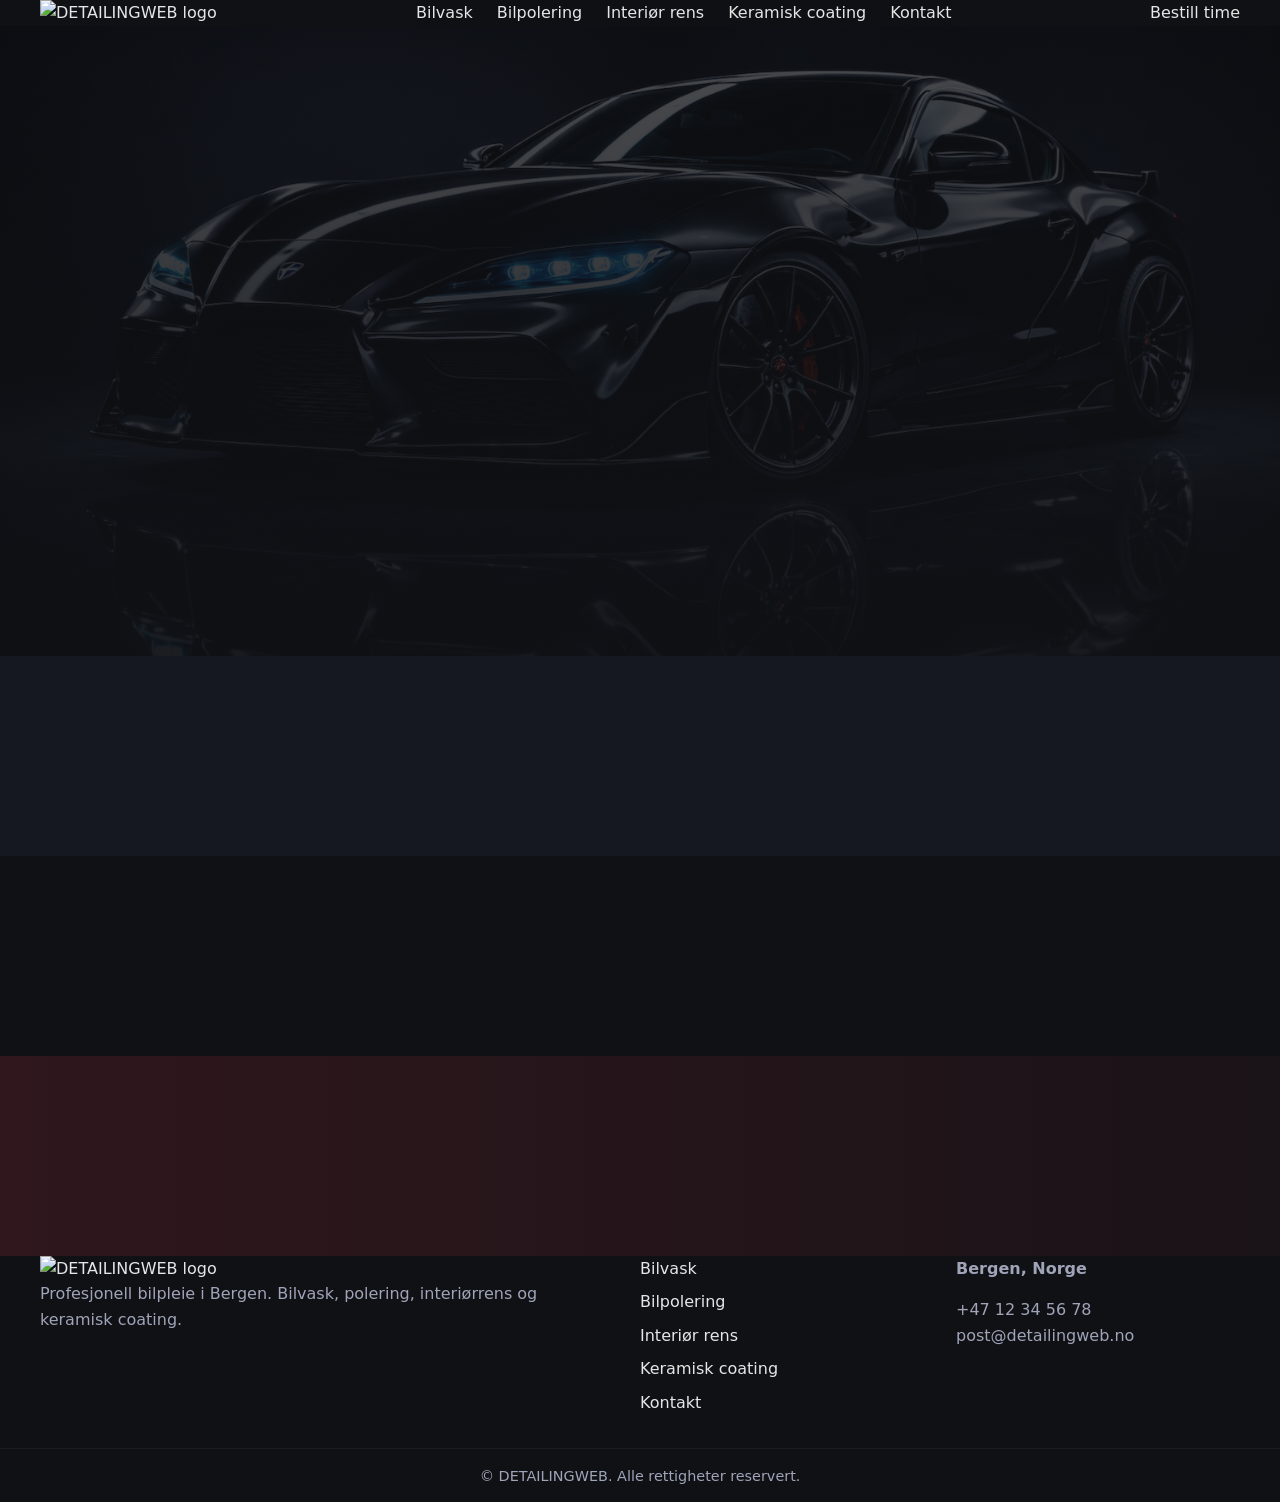
==== index.html @ 444234fb "first commit" ====
<!DOCTYPE html>
<html lang="no">
<head>
  <meta charset="UTF-8">
  <meta name="viewport" content="width=device-width, initial-scale=1.0">

  <title>Bilpleie i Bergen | Polering, Vask, Keramisk Coating</title>
  <meta name="description" content="Profesjonell bilpleie i Bergen. Bilpolering, innvendig rens, keramisk coating og grundig bilvask.">

  <link rel="icon" href="/favicon.ico">
  <link rel="stylesheet" href="/assets/css/main.css">
</head>

<body>

  <!-- Header -->
  <div id="site-header"></div>

  <!-- Hero / Banner -->
  <main>
    <section class="hero">
      <!-- основной оффер -->
    </section>

    <section class="services">
      <!-- ссылки на bilpolering-bergen, bilvask-bergen и т.д. -->
    </section>

    <section class="why-us">
      <!-- преимущества -->
    </section>

    <section class="cta">
      <!-- call to action -->
    </section>
  </main>

  <!-- Footer -->
  <div id="site-footer"></div>

  <script src="/assets/js/main.js" defer></script>
</body>
</html>
---- assets/css/main.css ----
/* =====================
   BASE
   ===================== */
@import url("./base/variables.css");
@import url("./base/reset.css");
@import url("./base/typography.css");

/* =====================
   LAYOUT
   ===================== */
@import url("./layout/layout.css");
@import url("./layout/header.css");
@import url("./layout/footer.css");

/* =====================
   SECTIONS
   ===================== */
@import url("./sections/hero.css");
@import url("./sections/services.css");
@import url("./sections/why-us.css");
@import url("./sections/cta.css");
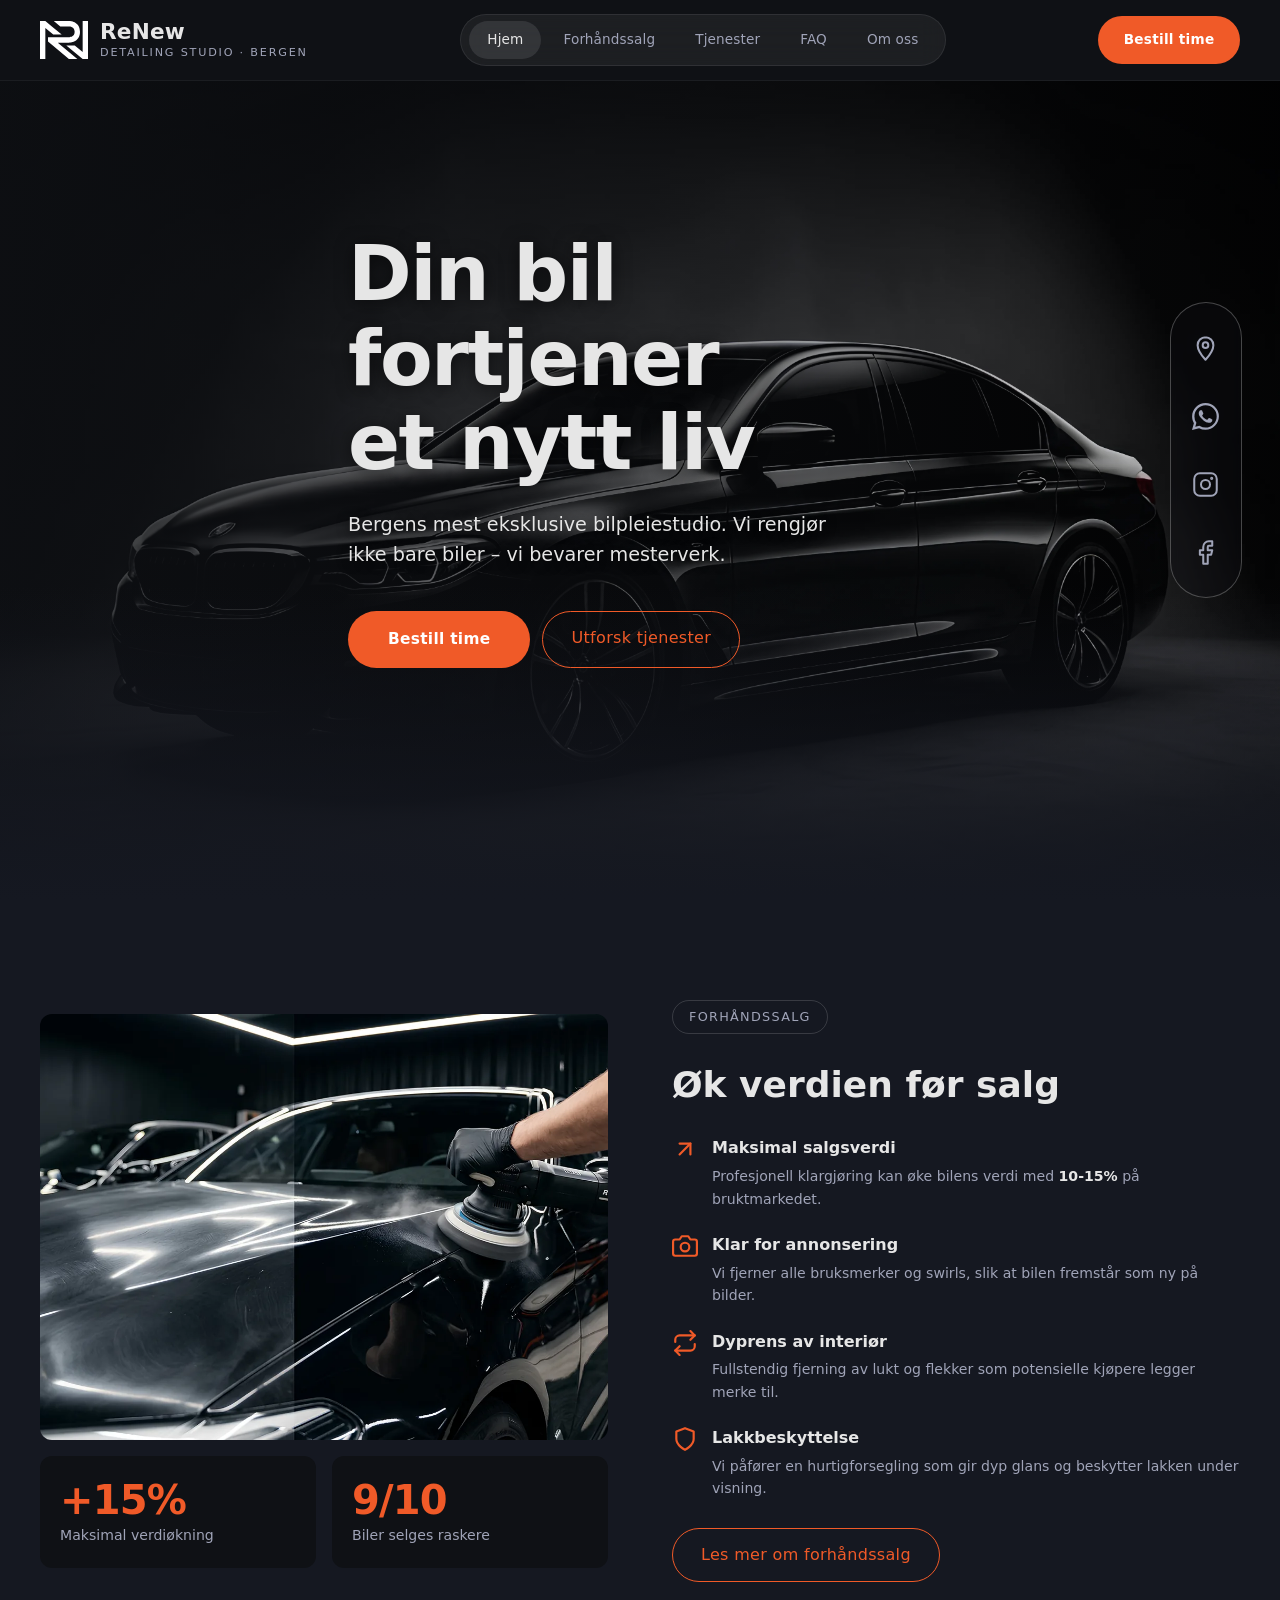
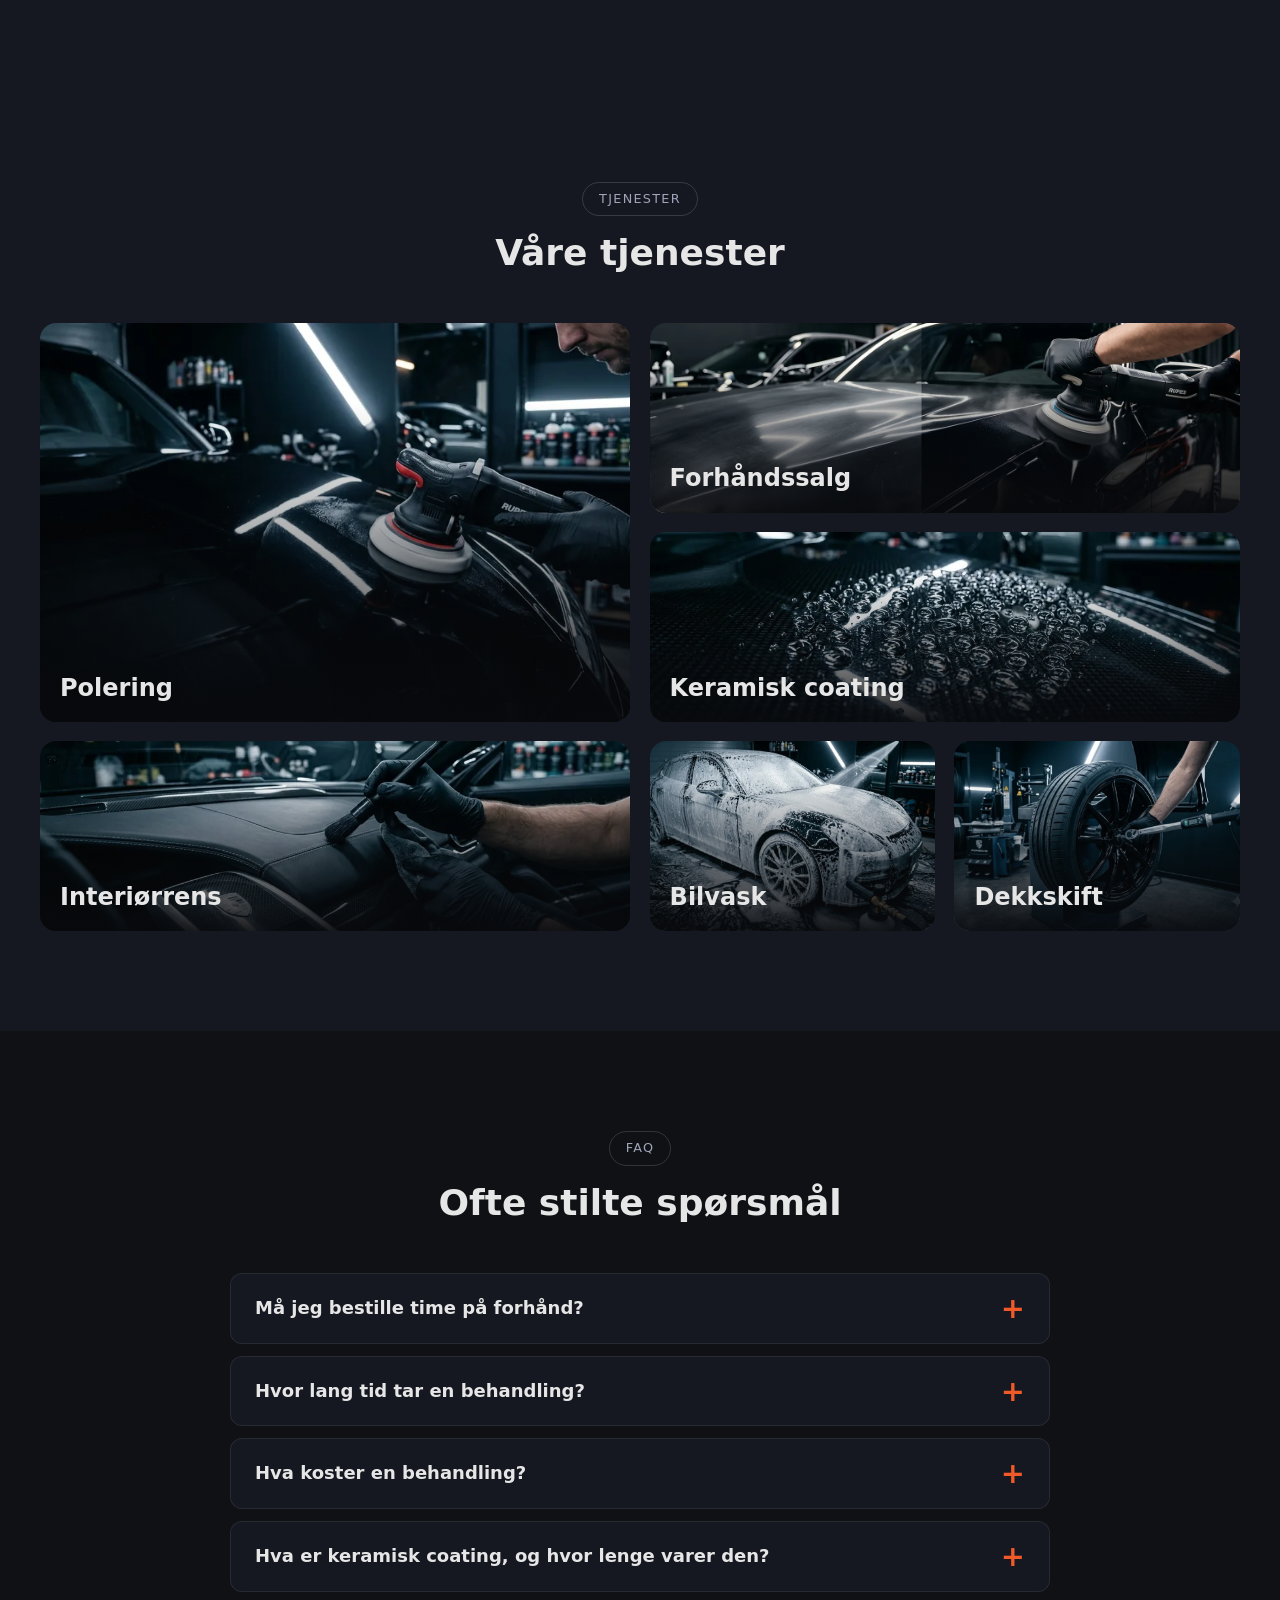
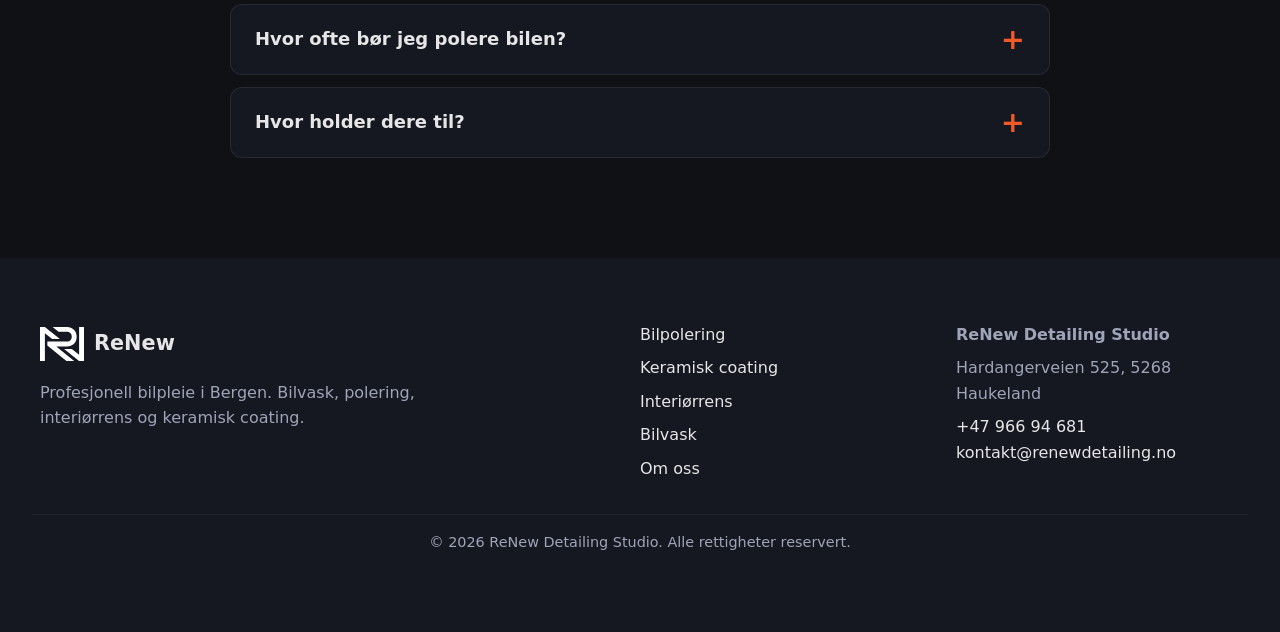
==== commit 08a84643: "Tjenester-galleri, FAQ, Om oss-side, WhatsApp, Dekkskift-bilde og SEO-fikser" ====
--- a/index.html
+++ b/index.html
@@ -7,8 +7,97 @@
   <title>Bilpleie i Bergen | Polering, Vask, Keramisk Coating</title>
   <meta name="description" content="Profesjonell bilpleie i Bergen. Bilpolering, innvendig rens, keramisk coating og grundig bilvask.">
 
+  <!-- Open Graph / social sharing (update domain when live) -->
+  <meta property="og:type" content="website">
+  <meta property="og:locale" content="nb_NO">
+  <meta property="og:site_name" content="ReNew Detailing Studio">
+  <meta property="og:title" content="Bilpleie i Bergen | ReNew Detailing Studio">
+  <meta property="og:description" content="Profesjonell bilpleie i Bergen – polering, keramisk coating, interiørrens og bilvask.">
+  <meta property="og:image" content="/assets/images/hero/hero-bg.webp">
+  <meta name="twitter:card" content="summary_large_image">
+
   <link rel="icon" href="/favicon.ico">
   <link rel="stylesheet" href="/assets/css/main.css">
+
+  <!-- Local business structured data (helps local SEO) -->
+  <script type="application/ld+json">
+  {
+    "@context": "https://schema.org",
+    "@type": "AutoWash",
+    "name": "ReNew Detailing Studio",
+    "description": "Profesjonell bilpleie i Bergen – polering, keramisk coating, interiørrens og bilvask.",
+    "address": {
+      "@type": "PostalAddress",
+      "streetAddress": "Hardangerveien 525",
+      "postalCode": "5268",
+      "addressLocality": "Haukeland",
+      "addressCountry": "NO"
+    },
+    "telephone": "+47 966 94 681",
+    "areaServed": "Bergen",
+    "sameAs": [
+      "https://www.instagram.com/renew_detailing_studio_bergen/"
+    ]
+  }
+  </script>
+
+  <!-- FAQ structured data (mirrors the FAQ section below) -->
+  <script type="application/ld+json">
+  {
+    "@context": "https://schema.org",
+    "@type": "FAQPage",
+    "mainEntity": [
+      {
+        "@type": "Question",
+        "name": "Må jeg bestille time på forhånd?",
+        "acceptedAnswer": {
+          "@type": "Answer",
+          "text": "Ja, vi anbefaler å bestille time på forhånd slik at vi kan sette av nok tid til bilen din. Ta kontakt på telefon eller WhatsApp, så finner vi et tidspunkt som passer."
+        }
+      },
+      {
+        "@type": "Question",
+        "name": "Hvor lang tid tar en behandling?",
+        "acceptedAnswer": {
+          "@type": "Answer",
+          "text": "Det avhenger av tjenesten og bilens tilstand. En enkel bilvask tar under en time, mens polering eller keramisk coating kan ta fra noen timer til en hel dag."
+        }
+      },
+      {
+        "@type": "Question",
+        "name": "Hva koster en behandling?",
+        "acceptedAnswer": {
+          "@type": "Answer",
+          "text": "Prisen avhenger av bilens størrelse, tilstand og hvilken tjeneste du velger. Kontakt oss for et uforpliktende pristilbud."
+        }
+      },
+      {
+        "@type": "Question",
+        "name": "Hva er keramisk coating, og hvor lenge varer den?",
+        "acceptedAnswer": {
+          "@type": "Answer",
+          "text": "Keramisk coating er et beskyttende lag som legges på lakken og gir dyp glans, enklere vask og beskyttelse mot smuss og UV. Avhengig av produkt og vedlikehold varer den fra ett til flere år."
+        }
+      },
+      {
+        "@type": "Question",
+        "name": "Hvor ofte bør jeg polere bilen?",
+        "acceptedAnswer": {
+          "@type": "Answer",
+          "text": "For de fleste biler holder det med polering én til to ganger i året. Har du keramisk coating eller lakkbeskyttelse, trenger du å polere sjeldnere."
+        }
+      },
+      {
+        "@type": "Question",
+        "name": "Hvor holder dere til?",
+        "acceptedAnswer": {
+          "@type": "Answer",
+          "text": "Vi holder til på Hardangerveien 525, 5268 Haukeland, like utenfor Bergen sentrum."
+        }
+      }
+    ]
+  }
+  </script>
 </head>
 
 <body>
@@ -19,19 +108,276 @@
   <!-- Hero / Banner -->
   <main>
     <section class="hero">
-      <!-- основной оффер -->
+
+      <!-- Main content -->
+      <div class="hero-content">
+        <h1>Din bil fortjener<br>et nytt liv</h1>
+        <p>Bergens mest eksklusive bilpleiestudio. Vi rengjør ikke bare biler – vi bevarer mesterverk.</p>
+
+        <div class="hero-buttons">
+          <a href="/kontakt/" class="btn-primary">Bestill time</a>
+          <a href="#tjenester" class="btn-outline">Utforsk tjenester</a>
+        </div>
+      </div>
+
+      <!-- Social sidebar (desktop) -->
+      <div class="hero-social" aria-label="Sosiale medier">
+        <a href="#" aria-label="Finn oss på kart">
+          <svg xmlns="http://www.w3.org/2000/svg" viewBox="0 0 24 24" fill="none" stroke="currentColor" stroke-width="1.8" stroke-linecap="round" stroke-linejoin="round">
+            <path d="M12 2C8.13 2 5 5.13 5 9c0 5.25 7 13 7 13s7-7.75 7-13c0-3.87-3.13-7-7-7z"/>
+            <circle cx="12" cy="9" r="2.5"/>
+          </svg>
+        </a>
+        <a href="tel:+4796694681" aria-label="Ring oss">
+          <svg xmlns="http://www.w3.org/2000/svg" viewBox="0 0 24 24" fill="none" stroke="currentColor" stroke-width="1.8" stroke-linecap="round" stroke-linejoin="round">
+            <path d="M22 16.92v3a2 2 0 01-2.18 2 19.79 19.79 0 01-8.63-3.07A19.5 19.5 0 013.07 9.81 19.79 19.79 0 01.01 1.18 2 2 0 012 0h3a2 2 0 012 1.72c.127.96.361 1.903.7 2.81a2 2 0 01-.45 2.11L6.09 7.91a16 16 0 006 6l1.27-1.27a2 2 0 012.11-.45c.907.339 1.85.573 2.81.7A2 2 0 0122 14.92z"/>
+          </svg>
+        </a>
+        <a href="https://wa.me/4796694681?text=Hei%21%20Jeg%20%C3%B8nsker%20et%20tilbud%20p%C3%A5%20bilpleie." target="_blank" rel="noopener" aria-label="WhatsApp">
+          <svg xmlns="http://www.w3.org/2000/svg" viewBox="0 0 24 24" fill="currentColor" aria-hidden="true">
+            <path d="M17.472 14.382c-.297-.149-1.758-.867-2.03-.967-.273-.099-.471-.148-.67.15-.197.297-.767.967-.94 1.164-.173.199-.347.223-.644.075-.297-.15-1.255-.463-2.39-1.475-.883-.788-1.48-1.761-1.653-2.059-.173-.297-.018-.458.13-.606.134-.133.298-.347.446-.52.149-.174.198-.298.298-.497.099-.198.05-.371-.025-.52-.075-.149-.669-1.612-.916-2.207-.242-.579-.487-.5-.669-.51l-.57-.01c-.198 0-.52.074-.792.372-.272.297-1.04 1.016-1.04 2.479 0 1.462 1.065 2.875 1.213 3.074.149.198 2.096 3.2 5.077 4.487.709.306 1.262.489 1.694.625.712.227 1.36.195 1.872.118.571-.085 1.758-.719 2.006-1.413.248-.694.248-1.289.173-1.413-.074-.124-.272-.198-.57-.347m-5.421 7.403h-.004a9.87 9.87 0 01-5.031-1.378l-.361-.214-3.741.982.998-3.648-.235-.374a9.86 9.86 0 01-1.51-5.26c.001-5.45 4.436-9.884 9.888-9.884 2.64 0 5.122 1.03 6.988 2.898a9.825 9.825 0 012.893 6.994c-.003 5.45-4.437 9.885-9.885 9.885M20.52 3.449C18.24 1.245 15.24 0 12.045 0 5.463 0 .104 5.359.101 11.945c0 2.096.547 4.142 1.588 5.945L0 24l6.305-1.654a11.882 11.882 0 005.683 1.448h.005c6.581 0 11.94-5.359 11.943-11.945a11.86 11.86 0 00-3.495-8.4"/>
+          </svg>
+        </a>
+        <a href="https://www.instagram.com/renew_detailing_studio_bergen/" target="_blank" rel="noopener" aria-label="Instagram">
+          <svg xmlns="http://www.w3.org/2000/svg" viewBox="0 0 24 24" fill="none" stroke="currentColor" stroke-width="1.8" stroke-linecap="round" stroke-linejoin="round">
+            <rect x="2" y="2" width="20" height="20" rx="5" ry="5"/>
+            <circle cx="12" cy="12" r="4"/>
+            <circle cx="17.5" cy="6.5" r="0.5" fill="currentColor"/>
+          </svg>
+        </a>
+        <a href="https://facebook.com" target="_blank" rel="noopener" aria-label="Facebook">
+          <svg xmlns="http://www.w3.org/2000/svg" viewBox="0 0 24 24" fill="none" stroke="currentColor" stroke-width="1.8" stroke-linecap="round" stroke-linejoin="round">
+            <path d="M18 2h-3a5 5 0 00-5 5v3H7v4h3v8h4v-8h3l1-4h-4V7a1 1 0 011-1h3z"/>
+          </svg>
+        </a>
+      </div>
+
+      <!-- Mobile bottom bar -->
+      <nav class="hero-mobile-bar" aria-label="Kontakt og sosiale medier">
+        <a href="https://maps.google.com" target="_blank" rel="noopener" aria-label="Finn oss på kart">
+          <svg xmlns="http://www.w3.org/2000/svg" viewBox="0 0 24 24" fill="none" stroke="currentColor" stroke-width="1.8" stroke-linecap="round" stroke-linejoin="round">
+            <path d="M12 2C8.13 2 5 5.13 5 9c0 5.25 7 13 7 13s7-7.75 7-13c0-3.87-3.13-7-7-7z"/>
+            <circle cx="12" cy="9" r="2.5"/>
+          </svg>
+        </a>
+        <a href="tel:+4796694681" aria-label="Ring oss">
+          <svg xmlns="http://www.w3.org/2000/svg" viewBox="0 0 24 24" fill="none" stroke="currentColor" stroke-width="1.8" stroke-linecap="round" stroke-linejoin="round">
+            <path d="M22 16.92v3a2 2 0 01-2.18 2 19.79 19.79 0 01-8.63-3.07A19.5 19.5 0 013.07 9.81 19.79 19.79 0 01.01 1.18 2 2 0 012 0h3a2 2 0 012 1.72c.127.96.361 1.903.7 2.81a2 2 0 01-.45 2.11L6.09 7.91a16 16 0 006 6l1.27-1.27a2 2 0 012.11-.45c.907.339 1.85.573 2.81.7A2 2 0 0122 14.92z"/>
+          </svg>
+        </a>
+        <a href="https://wa.me/4796694681?text=Hei%21%20Jeg%20%C3%B8nsker%20et%20tilbud%20p%C3%A5%20bilpleie." target="_blank" rel="noopener" aria-label="WhatsApp">
+          <svg xmlns="http://www.w3.org/2000/svg" viewBox="0 0 24 24" fill="currentColor" aria-hidden="true">
+            <path d="M17.472 14.382c-.297-.149-1.758-.867-2.03-.967-.273-.099-.471-.148-.67.15-.197.297-.767.967-.94 1.164-.173.199-.347.223-.644.075-.297-.15-1.255-.463-2.39-1.475-.883-.788-1.48-1.761-1.653-2.059-.173-.297-.018-.458.13-.606.134-.133.298-.347.446-.52.149-.174.198-.298.298-.497.099-.198.05-.371-.025-.52-.075-.149-.669-1.612-.916-2.207-.242-.579-.487-.5-.669-.51l-.57-.01c-.198 0-.52.074-.792.372-.272.297-1.04 1.016-1.04 2.479 0 1.462 1.065 2.875 1.213 3.074.149.198 2.096 3.2 5.077 4.487.709.306 1.262.489 1.694.625.712.227 1.36.195 1.872.118.571-.085 1.758-.719 2.006-1.413.248-.694.248-1.289.173-1.413-.074-.124-.272-.198-.57-.347m-5.421 7.403h-.004a9.87 9.87 0 01-5.031-1.378l-.361-.214-3.741.982.998-3.648-.235-.374a9.86 9.86 0 01-1.51-5.26c.001-5.45 4.436-9.884 9.888-9.884 2.64 0 5.122 1.03 6.988 2.898a9.825 9.825 0 012.893 6.994c-.003 5.45-4.437 9.885-9.885 9.885M20.52 3.449C18.24 1.245 15.24 0 12.045 0 5.463 0 .104 5.359.101 11.945c0 2.096.547 4.142 1.588 5.945L0 24l6.305-1.654a11.882 11.882 0 005.683 1.448h.005c6.581 0 11.94-5.359 11.943-11.945a11.86 11.86 0 00-3.495-8.4"/>
+          </svg>
+        </a>
+        <a href="https://www.instagram.com/renew_detailing_studio_bergen/" target="_blank" rel="noopener" aria-label="Instagram">
+          <svg xmlns="http://www.w3.org/2000/svg" viewBox="0 0 24 24" fill="none" stroke="currentColor" stroke-width="1.8" stroke-linecap="round" stroke-linejoin="round">
+            <rect x="2" y="2" width="20" height="20" rx="5" ry="5"/>
+            <circle cx="12" cy="12" r="4"/>
+            <circle cx="17.5" cy="6.5" r="0.5" fill="currentColor"/>
+          </svg>
+        </a>
+        <a href="https://facebook.com" target="_blank" rel="noopener" aria-label="Facebook">
+          <svg xmlns="http://www.w3.org/2000/svg" viewBox="0 0 24 24" fill="none" stroke="currentColor" stroke-width="1.8" stroke-linecap="round" stroke-linejoin="round">
+            <path d="M18 2h-3a5 5 0 00-5 5v3H7v4h3v8h4v-8h3l1-4h-4V7a1 1 0 011-1h3z"/>
+          </svg>
+        </a>
+      </nav>
+
     </section>
 
-    <section class="services">
-      <!-- ссылки на bilpolering-bergen, bilvask-bergen и т.д. -->
+    <!-- Forhåndssalg — Feature block -->
+    <section class="feature-section forhands-salg" id="forhands-salg">
+      <div class="feature-inner">
+
+        <!-- Left: image + stats -->
+        <div class="feature-media">
+          <div class="feature-img-wrap">
+            <!-- TODO: замени на своё фото (рекомендуемый размер: 800×600px webp) -->
+            <img
+              src="/assets/images/services/forhands-salg.webp"
+              alt="Profesjonell bilpolering og forhåndssalg klargjøring Bergen"
+              loading="lazy"
+            >
+          </div>
+          <div class="feature-stats">
+            <div class="stat-box">
+              <span class="stat-value">+15%</span>
+              <span class="stat-label">Maksimal verdiøkning</span>
+            </div>
+            <div class="stat-box">
+              <span class="stat-value">9/10</span>
+              <span class="stat-label">Biler selges raskere</span>
+            </div>
+          </div>
+        </div>
+
+        <!-- Right: content -->
+        <div class="feature-content">
+          <span class="section-tag">Forhåndssalg</span>
+          <h2>Øk verdien før salg</h2>
+
+          <ul class="feature-list">
+            <li>
+              <span class="feature-icon">
+                <svg xmlns="http://www.w3.org/2000/svg" viewBox="0 0 24 24" fill="none" stroke="currentColor" stroke-width="2" stroke-linecap="round" stroke-linejoin="round">
+                  <line x1="7" y1="17" x2="17" y2="7"/><polyline points="7 7 17 7 17 17"/>
+                </svg>
+              </span>
+              <div>
+                <strong>Maksimal salgsverdi</strong>
+                <p>Profesjonell klargjøring kan øke bilens verdi med <strong>10-15%</strong> på bruktmarkedet.</p>
+              </div>
+            </li>
+            <li>
+              <span class="feature-icon">
+                <svg xmlns="http://www.w3.org/2000/svg" viewBox="0 0 24 24" fill="none" stroke="currentColor" stroke-width="2" stroke-linecap="round" stroke-linejoin="round">
+                  <path d="M23 19a2 2 0 01-2 2H3a2 2 0 01-2-2V8a2 2 0 012-2h4l2-3h6l2 3h4a2 2 0 012 2z"/><circle cx="12" cy="13" r="4"/>
+                </svg>
+              </span>
+              <div>
+                <strong>Klar for annonsering</strong>
+                <p>Vi fjerner alle bruksmerker og swirls, slik at bilen fremstår som ny på bilder.</p>
+              </div>
+            </li>
+            <li>
+              <span class="feature-icon">
+                <svg xmlns="http://www.w3.org/2000/svg" viewBox="0 0 24 24" fill="none" stroke="currentColor" stroke-width="2" stroke-linecap="round" stroke-linejoin="round">
+                  <polyline points="17 1 21 5 17 9"/><path d="M3 11V9a4 4 0 014-4h14"/><polyline points="7 23 3 19 7 15"/><path d="M21 13v2a4 4 0 01-4 4H3"/>
+                </svg>
+              </span>
+              <div>
+                <strong>Dyprens av interiør</strong>
+                <p>Fullstendig fjerning av lukt og flekker som potensielle kjøpere legger merke til.</p>
+              </div>
+            </li>
+            <li>
+              <span class="feature-icon">
+                <svg xmlns="http://www.w3.org/2000/svg" viewBox="0 0 24 24" fill="none" stroke="currentColor" stroke-width="2" stroke-linecap="round" stroke-linejoin="round">
+                  <path d="M12 22s8-4 8-10V5l-8-3-8 3v7c0 6 8 10 8 10z"/>
+                </svg>
+              </span>
+              <div>
+                <strong>Lakkbeskyttelse</strong>
+                <p>Vi påfører en hurtigforsegling som gir dyp glans og beskytter lakken under visning.</p>
+              </div>
+            </li>
+          </ul>
+
+          <a href="/kontakt/" class="btn-outline">Les mer om forhåndssalg</a>
+        </div>
+
+      </div>
     </section>
 
-    <section class="why-us">
-      <!-- преимущества -->
+    <section class="services" id="tjenester">
+      <div class="services-head">
+        <span class="section-tag">Tjenester</span>
+        <h2>Våre tjenester</h2>
+      </div>
+
+      <div class="services-grid">
+        <!-- Size = priority. Add more tiles with size-lg / size-wide / size-sm -->
+        <a class="service-tile size-lg" href="/bilpolering-bergen/"
+           style="--img: url('/assets/images/services/polering.webp')">
+          <div class="service-overlay">
+            <h3>Polering</h3>
+            <p>1–3-stegs polering og lokal korrigering for å fjerne vaskeriper og gi dyp glans.</p>
+          </div>
+        </a>
+
+        <a class="service-tile size-wide" href="/forhandssalg/"
+           style="--img: url('/assets/images/services/forhands-salg.webp')">
+          <div class="service-overlay">
+            <h3>Forhåndssalg</h3>
+            <p>Komplett klargjøring som øker bilens verdi før salg – polering, rens og beskyttelse.</p>
+          </div>
+        </a>
+
+        <a class="service-tile size-wide" href="/keramisk-coating-bergen/"
+           style="--img: url('/assets/images/services/keramisk-coating.webp')">
+          <div class="service-overlay">
+            <h3>Keramisk coating</h3>
+            <p>Langvarig keramisk beskyttelse som gir ekstrem glans og gjør bilen lettere å holde ren.</p>
+          </div>
+        </a>
+
+        <a class="service-tile size-wide" href="/interior-rens-bergen/"
+           style="--img: url('/assets/images/services/interior-rens.webp')">
+          <div class="service-overlay">
+            <h3>Interiørrens</h3>
+            <p>Grundig rengjøring av kupé, seter og detaljer – fjerner lukt, flekker og skitt.</p>
+          </div>
+        </a>
+
+        <a class="service-tile size-sm" href="/bilvask-bergen/"
+           style="--img: url('/assets/images/services/bilvask.webp')">
+          <div class="service-overlay">
+            <h3>Bilvask</h3>
+            <p>Skånsom håndvask med høy standard som forbereder lakken og bevarer overflaten.</p>
+          </div>
+        </a>
+
+        <a class="service-tile size-sm" href="/dekkskift/"
+           style="--img: url('/assets/images/services/dekkskift.webp')">
+          <div class="service-overlay">
+            <h3>Dekkskift</h3>
+            <p>Rask og trygg skifte av hjul mellom sesongene – riktig montering hver gang.</p>
+          </div>
+        </a>
+      </div>
     </section>
 
-    <section class="cta">
-      <!-- call to action -->
+    <!-- FAQ -->
+    <section class="faq" id="faq">
+      <div class="faq-head">
+        <span class="section-tag">FAQ</span>
+        <h2>Ofte stilte spørsmål</h2>
+      </div>
+
+      <div class="faq-list">
+        <details class="faq-item">
+          <summary>Må jeg bestille time på forhånd?</summary>
+          <div class="faq-answer">
+            <p>Ja, vi anbefaler å bestille time på forhånd slik at vi kan sette av nok tid til bilen din. Ta kontakt på telefon eller WhatsApp, så finner vi et tidspunkt som passer.</p>
+          </div>
+        </details>
+
+        <details class="faq-item">
+          <summary>Hvor lang tid tar en behandling?</summary>
+          <div class="faq-answer">
+            <p>Det avhenger av tjenesten og bilens tilstand. En enkel bilvask tar under en time, mens polering eller keramisk coating kan ta fra noen timer til en hel dag. Du får et tidsestimat når du bestiller.</p>
+          </div>
+        </details>
+
+        <details class="faq-item">
+          <summary>Hva koster en behandling?</summary>
+          <div class="faq-answer">
+            <p>Prisen avhenger av bilens størrelse, tilstand og hvilken tjeneste du velger. Kontakt oss for et uforpliktende pristilbud – gjerne med et bilde av bilen på WhatsApp.</p>
+          </div>
+        </details>
+
+        <details class="faq-item">
+          <summary>Hva er keramisk coating, og hvor lenge varer den?</summary>
+          <div class="faq-answer">
+            <p>Keramisk coating er et beskyttende lag som legges på lakken og gir dyp glans, enklere vask og beskyttelse mot smuss og UV. Avhengig av produkt og vedlikehold varer den fra ett til flere år.</p>
+          </div>
+        </details>
+
+        <details class="faq-item">
+          <summary>Hvor ofte bør jeg polere bilen?</summary>
+          <div class="faq-answer">
+            <p>For de fleste biler holder det med polering én til to ganger i året. Har du keramisk coating eller lakkbeskyttelse, trenger du å polere sjeldnere.</p>
+          </div>
+        </details>
+
+        <details class="faq-item">
+          <summary>Hvor holder dere til?</summary>
+          <div class="faq-answer">
+            <p>Vi holder til på Hardangerveien 525, 5268 Haukeland, like utenfor Bergen sentrum. Se kart og veibeskrivelse på <a href="/om-oss/">Om oss</a>-siden.</p>
+          </div>
+        </details>
+      </div>
     </section>
   </main>
 
--- a/assets/css/main.css
+++ b/assets/css/main.css
@@ -16,6 +16,10 @@
    SECTIONS
    ===================== */
 @import url("./sections/hero.css");
+@import url("./sections/feature-block.css");
 @import url("./sections/services.css");
+@import url("./sections/service-page.css");
+@import url("./sections/faq.css");
+@import url("./sections/visit.css");
 @import url("./sections/why-us.css");
 @import url("./sections/cta.css");
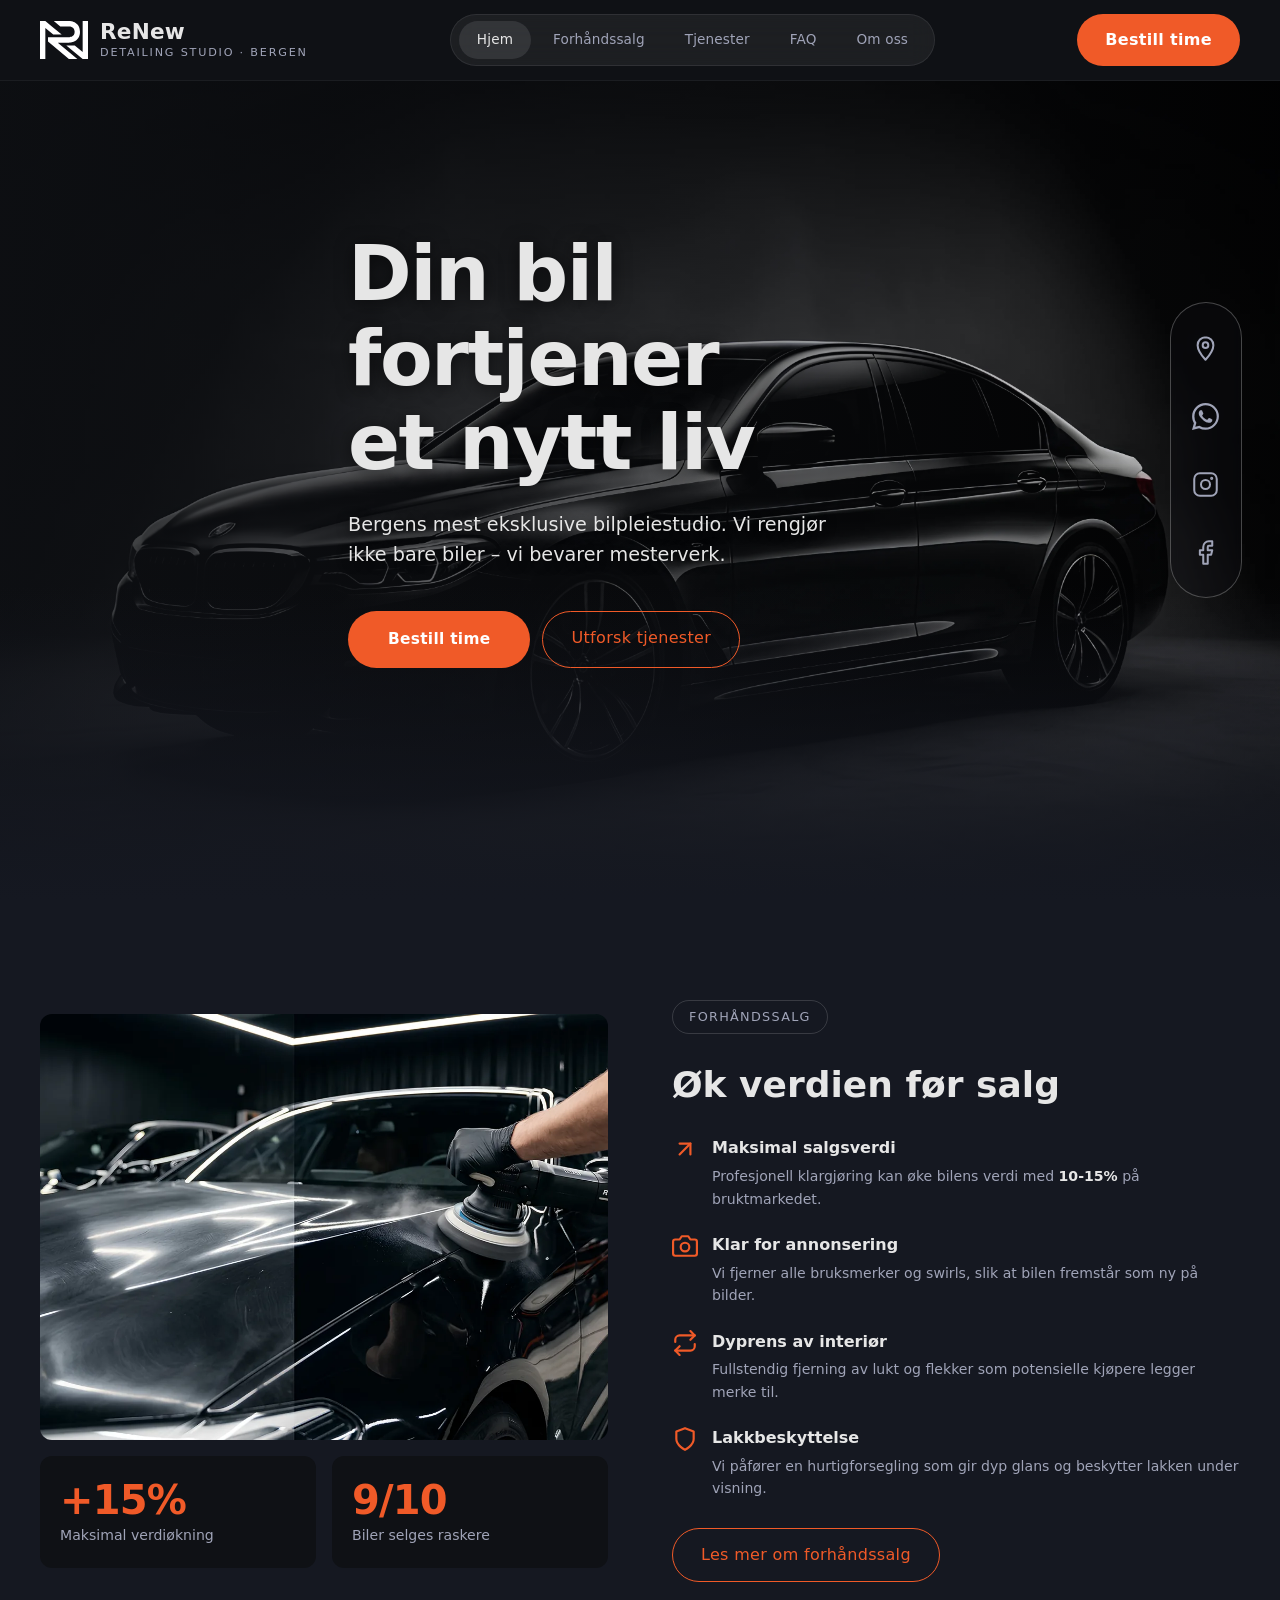
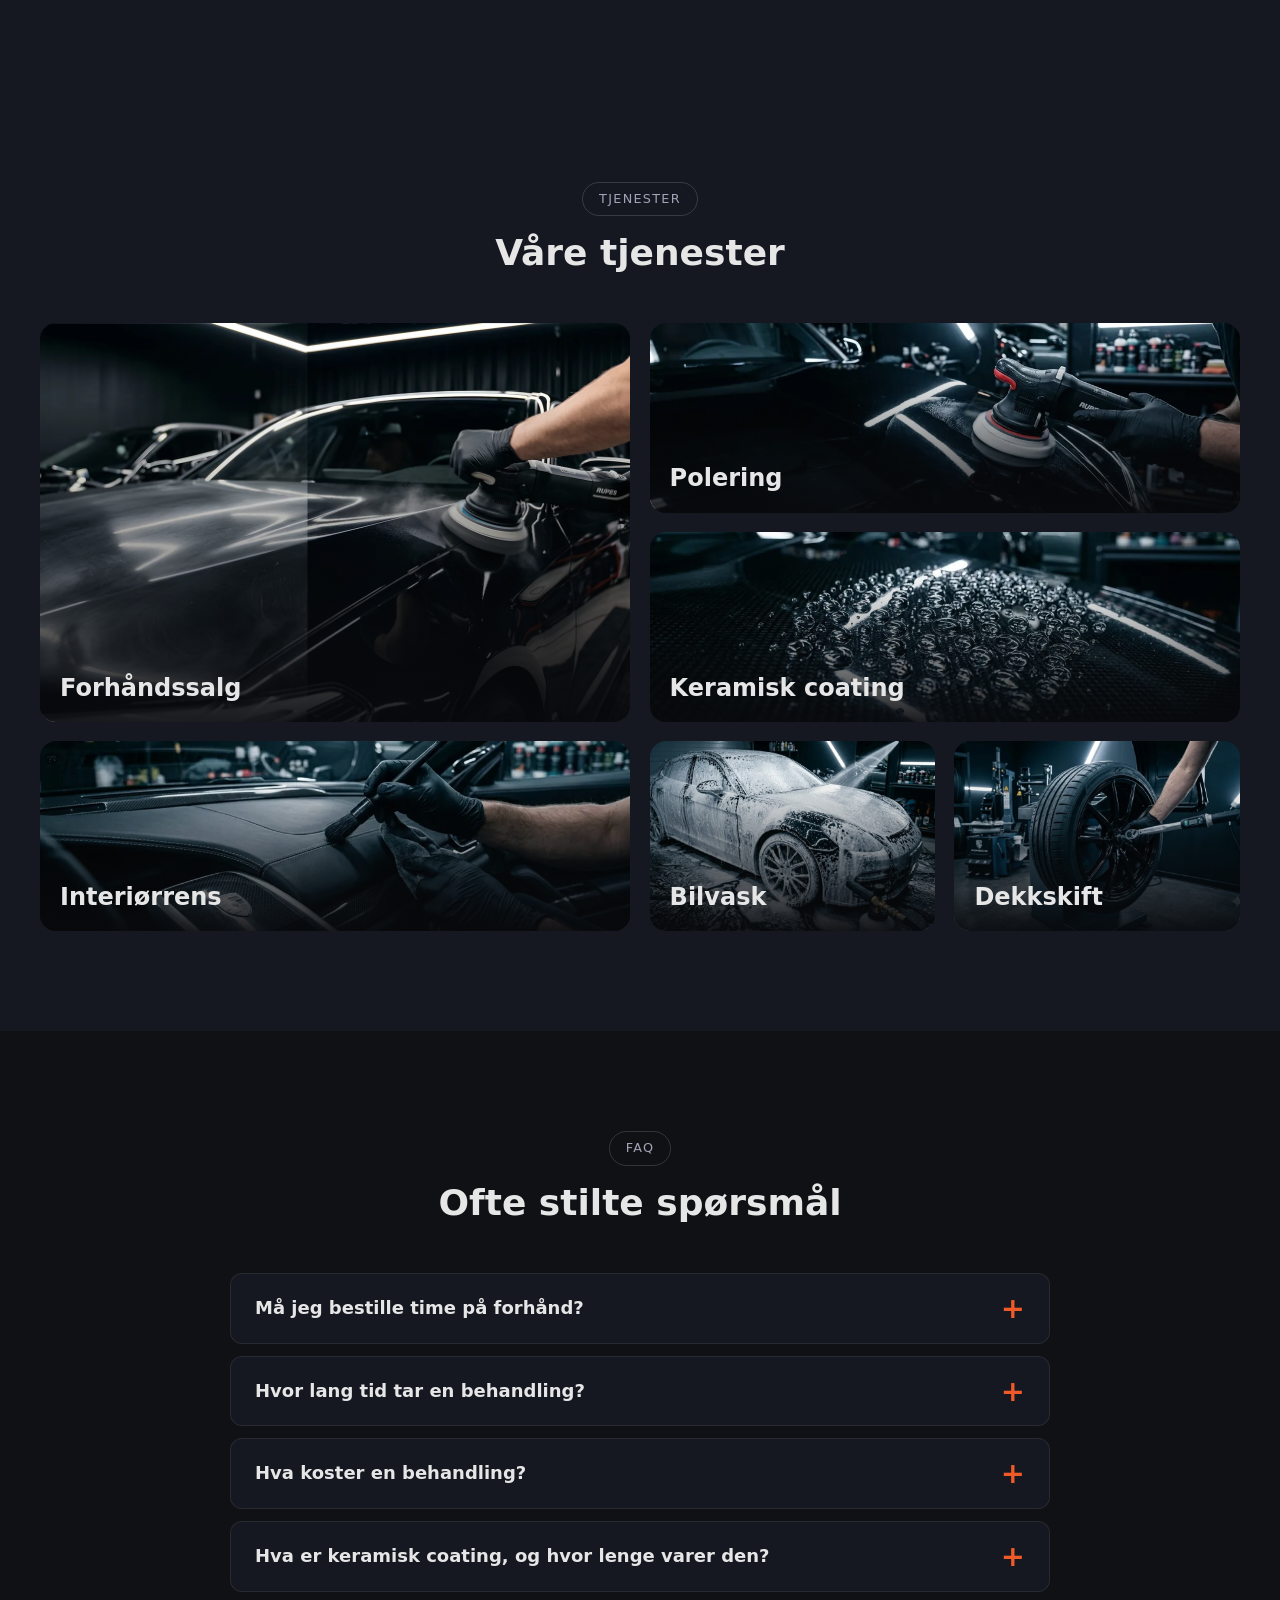
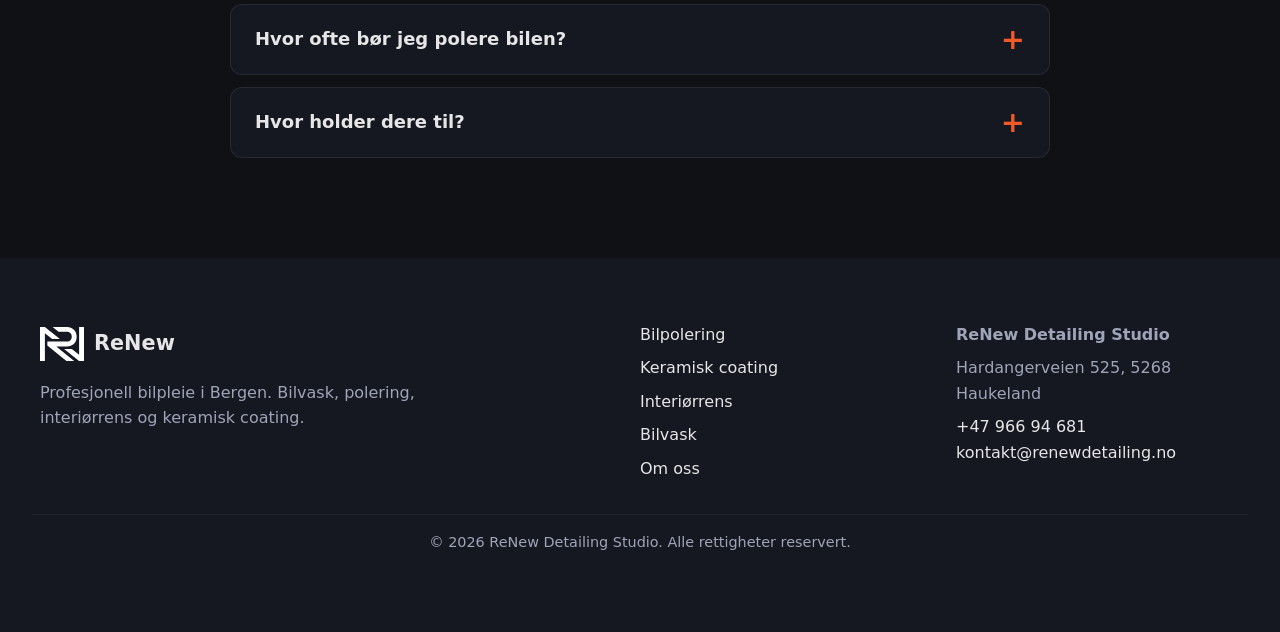
==== commit 06d78e50: "Forhåndssalg som flagskip, redesignet poleringsside og servicepakker" ====
--- a/index.html
+++ b/index.html
@@ -278,19 +278,19 @@
 
       <div class="services-grid">
         <!-- Size = priority. Add more tiles with size-lg / size-wide / size-sm -->
-        <a class="service-tile size-lg" href="/bilpolering-bergen/"
+        <a class="service-tile size-lg" href="/forhandssalg/"
+           style="--img: url('/assets/images/services/forhands-salg.webp')">
+          <div class="service-overlay">
+            <h3>Forhåndssalg</h3>
+            <p>Komplett salgsklargjøring som hjelper deg å selge bilen raskere og for mer.</p>
+          </div>
+        </a>
+
+        <a class="service-tile size-wide" href="/bilpolering-bergen/"
            style="--img: url('/assets/images/services/polering.webp')">
           <div class="service-overlay">
             <h3>Polering</h3>
             <p>1–3-stegs polering og lokal korrigering for å fjerne vaskeriper og gi dyp glans.</p>
-          </div>
-        </a>
-
-        <a class="service-tile size-wide" href="/forhandssalg/"
-           style="--img: url('/assets/images/services/forhands-salg.webp')">
-          <div class="service-overlay">
-            <h3>Forhåndssalg</h3>
-            <p>Komplett klargjøring som øker bilens verdi før salg – polering, rens og beskyttelse.</p>
           </div>
         </a>
 
--- a/assets/css/main.css
+++ b/assets/css/main.css
@@ -19,6 +19,7 @@
 @import url("./sections/feature-block.css");
 @import url("./sections/services.css");
 @import url("./sections/service-page.css");
+@import url("./sections/service-packages.css");
 @import url("./sections/faq.css");
 @import url("./sections/visit.css");
 @import url("./sections/why-us.css");
